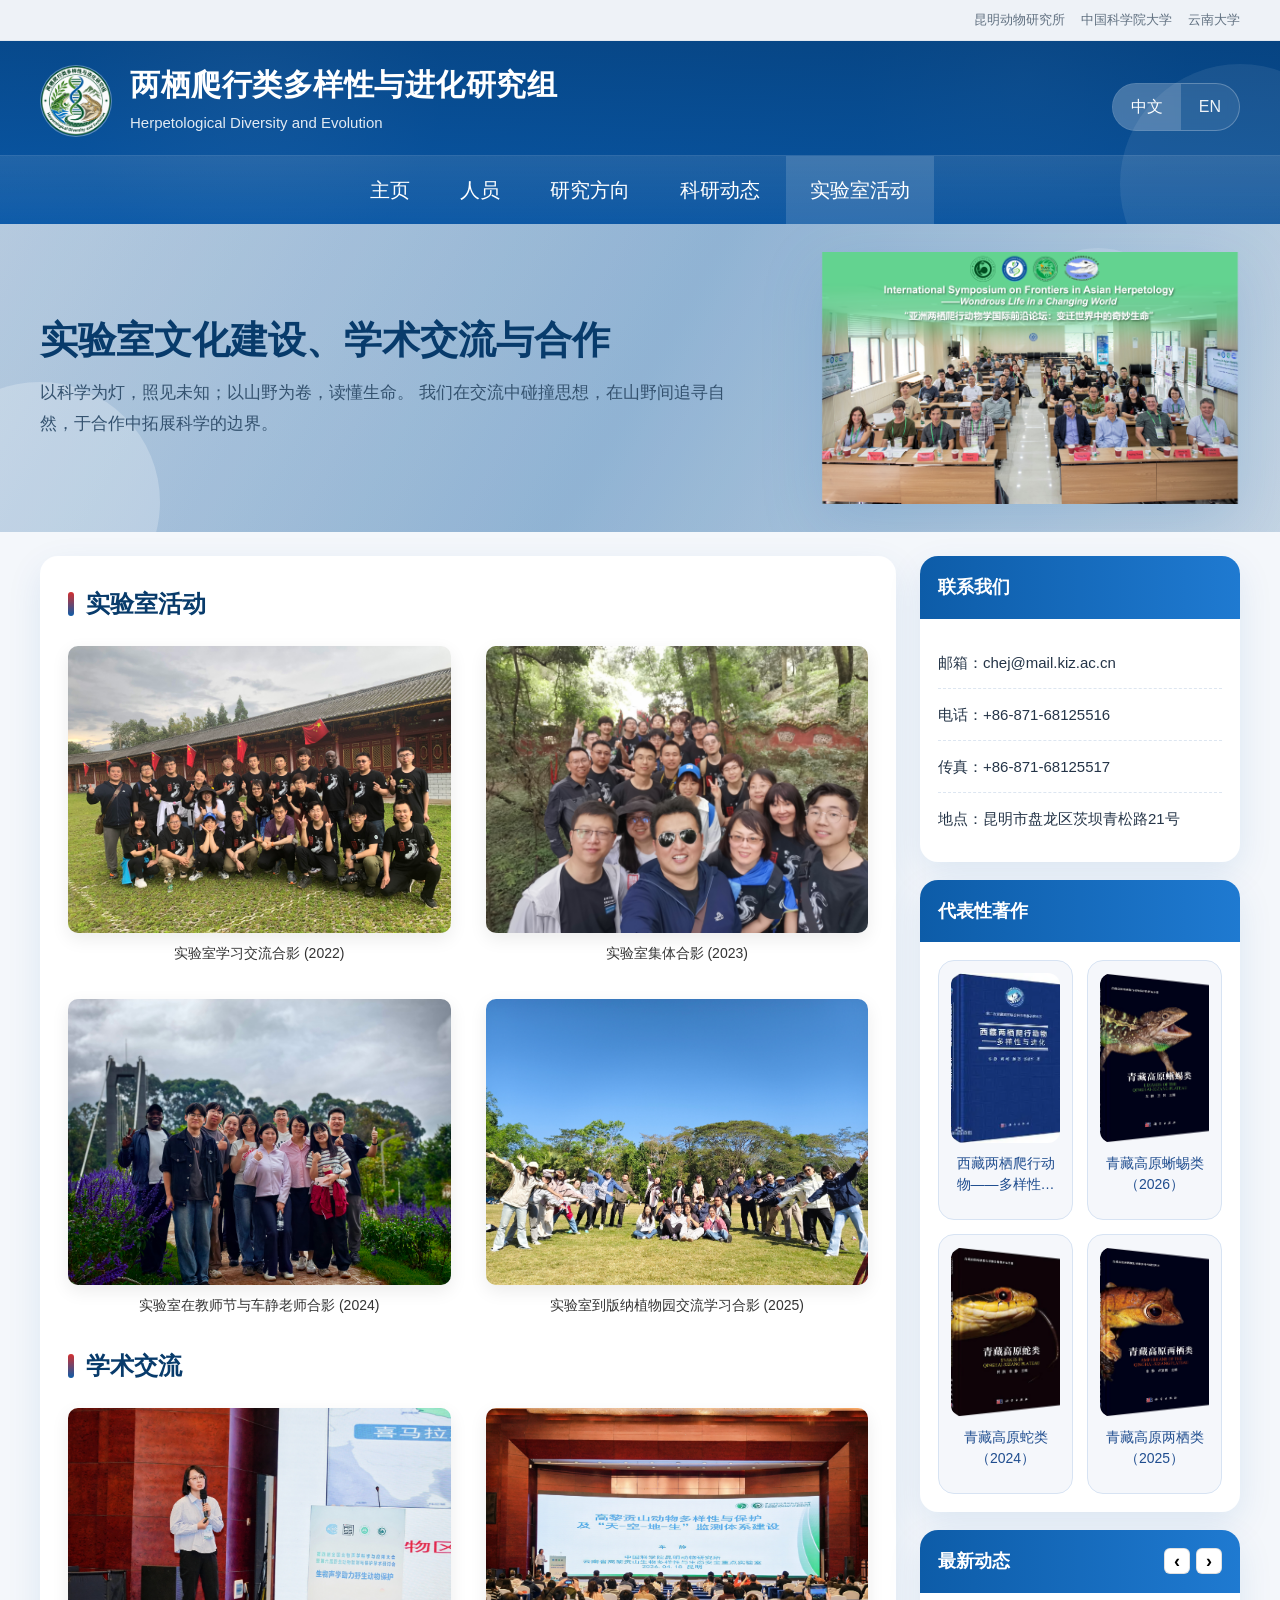
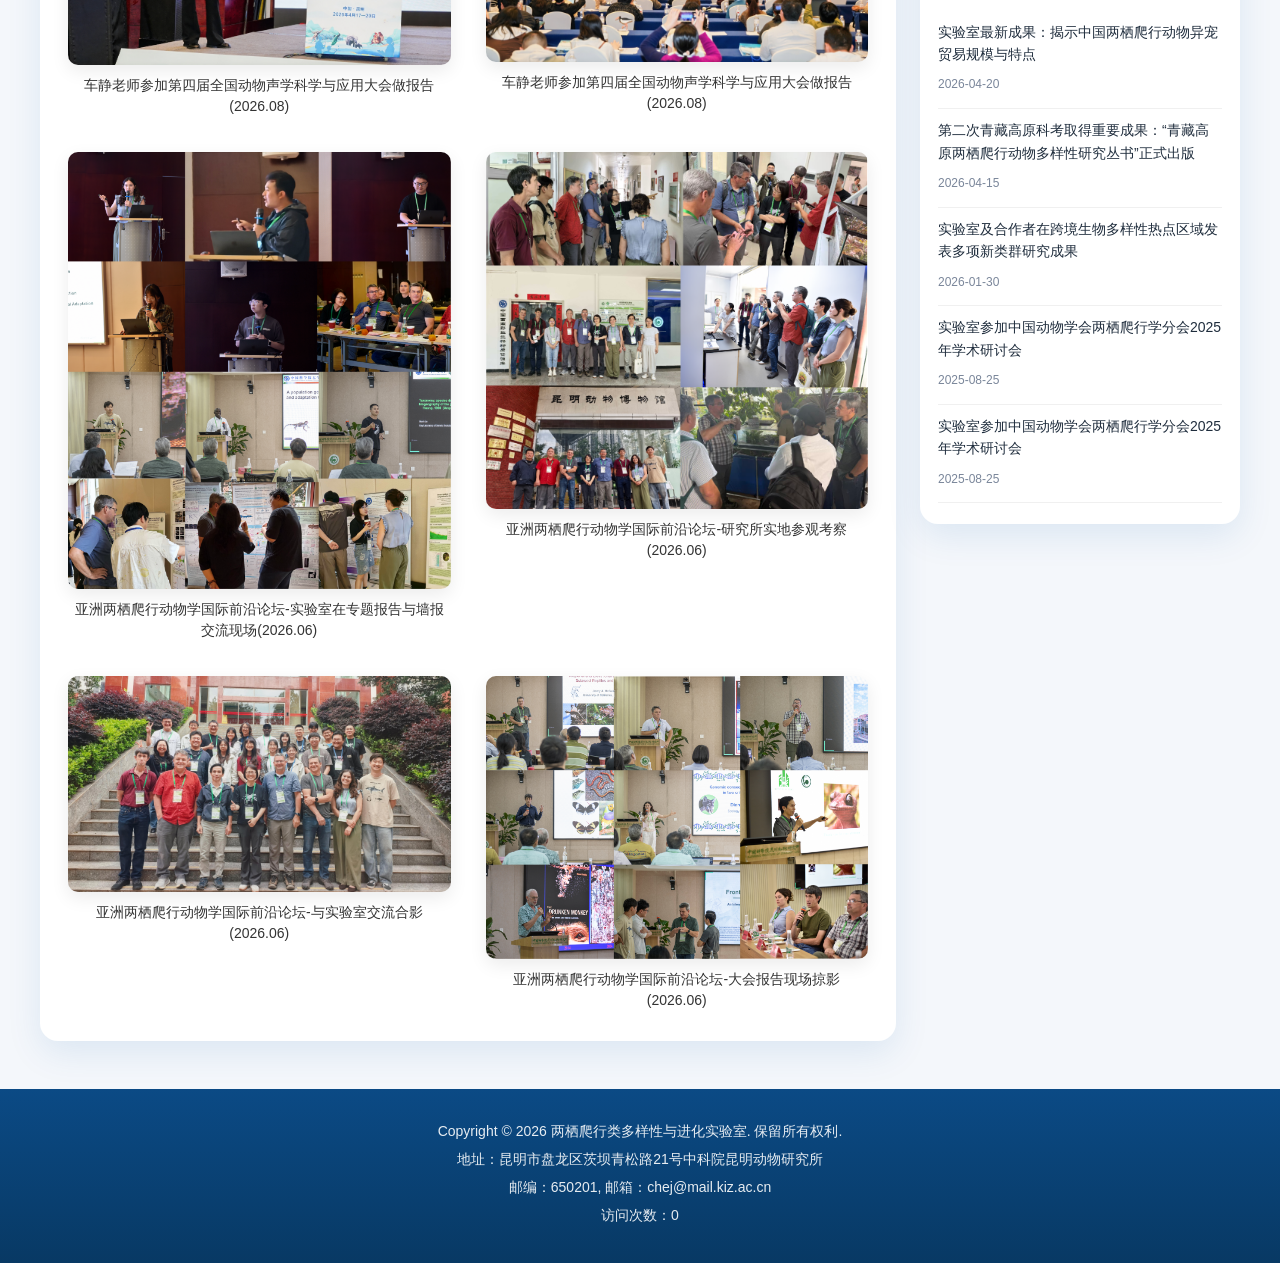
==== activities.html @ 8bc5602e "Initial commit" ====
<!DOCTYPE html>
<html lang="zh-CN">
<head>
  <meta charset="UTF-8" />
<!--  <meta name="viewport" content="width=device-width, initial-scale=1.0" />-->
  <meta name="viewport" content="width=1200">
  <title>Loading...</title>
  <link rel="stylesheet" href="css/style.css" />
</head>
<div id="imageLightbox">
  <button id="lightboxClose">×</button>
  <img id="lightboxImg" src="" alt="">
  <div id="lightboxCaption"></div>
</div>
<body data-page="activities">
  <div id="app"></div>
  <script src="js/site-config.js"></script>
  <script src="data/zh/site.js"></script>
  <script src="data/en/site.js"></script>
  <script src="data/zh/activities.js"></script>
  <script src="data/en/activities.js"></script>
  <script src="js/app.js"></script>
</body>
</html>
---- css/style.css ----
:root {
  --primary: #0d5ca8;
  --primary-dark: #083b6b;
  --secondary: #1f7ad1;
  --accent: #d32f2f;
  --bg: #f4f7fb;
  --panel: #ffffff;
  --text: #243447;
  --muted: #6b7a8c;
  --line: #dde6f1;
  --shadow: 0 12px 35px rgba(13, 92, 168, 0.10);
  --radius: 18px;
  --container: 1200px;
}

* { box-sizing: border-box; }
html { scroll-behavior: smooth; }
body {
  margin: 0;
  font-family: "Microsoft YaHei", "PingFang SC", "Noto Sans SC", Arial, sans-serif;
  color: var(--text);
  background: var(--bg);
  line-height: 1.8;
}

a { color: inherit; text-decoration: none; }
img { max-width: 100%; display: block; }
button, input, textarea { font: inherit; }
.container {
  width: min(var(--container), calc(100% - 32px));
  margin: 0 auto;
}

.topbar {
  background: #eef2f7;
  color: #607080;
  font-size: 13px;
  border-bottom: 1px solid #e1e7ef;
}
.topbar .container {
  min-height: 40px;
  display: flex;
  justify-content: space-between;
  align-items: center;
  gap: 16px;
}
.topbar-links {
  display: flex;
  gap: 16px;
  flex-wrap: wrap;
}

.site-header {
  background:
    linear-gradient(rgba(6, 68, 132, 0.82), rgba(8, 87, 168, 0.78)),
    radial-gradient(circle at 20% 25%, rgba(255,255,255,0.18), transparent 18%),
    radial-gradient(circle at 80% 20%, rgba(255,255,255,0.10), transparent 16%),
    linear-gradient(135deg, #0f61af 0%, #0a4c88 70%, #083b6b 100%);
  color: #fff;
  position: relative;
  overflow: hidden;
}
.site-header::after {
  content: "";
  position: absolute;
  inset: auto -80px -80px auto;
  width: 240px;
  height: 240px;
  border-radius: 50%;
  background: rgba(255,255,255,0.08);
}
.header-main {
  display: flex;
  justify-content: space-between;
  align-items: center;
  gap: 24px;
  padding: 24px 0 18px;
}
.brand {
  display: flex;
  align-items: center;
  gap: 18px;
}
.brand img {
  width: 72px;
  height: 72px;
  border-radius: 50%;
  background: rgba(255,255,255,0.1);
  border: 1px solid rgba(255,255,255,0.25);
}
.brand-title {
  margin: 0;
  font-size: 30px;
  line-height: 1.2;
  letter-spacing: 0.5px;
}
.brand-subtitle {
  margin-top: 6px;
  font-size: 15px;
  color: rgba(255,255,255,0.88);
}
.header-actions {
  display: flex;
  flex-direction: column;
  align-items: flex-end;
  gap: 12px;
}
.header-note {
  font-size: 14px;
  color: rgba(255,255,255,0.9);
}
.lang-switch {
  display: inline-flex;
  border: 1px solid rgba(255,255,255,0.25);
  border-radius: 999px;
  overflow: hidden;
  background: rgba(255,255,255,0.08);
  backdrop-filter: blur(6px);
}
.lang-switch button {
  border: 0;
  background: transparent;
  color: rgba(255,255,255,0.92);
  padding: 9px 18px;
  cursor: pointer;
  transition: 0.2s ease;
}
.lang-switch button.active {
  background: rgba(255,255,255,0.18);
  color: #fff;
}

.nav-wrap {
  border-top: 1px solid rgba(255,255,255,0.14);
  background: linear-gradient(180deg, rgba(255,255,255,0.10), rgba(255,255,255,0.02));
}
.nav {
  list-style: none;
  margin: 0;
  padding: 0;
  display: flex;
  gap: 2px;
  justify-content: center;
  flex-wrap: wrap;
}

/* 设置导航栏的字号大小*/
.nav a {
  display: block;
  padding: 16px 24px;
  color: #fff;
  font-size: 20px;
  transition: background 0.2s ease;
}
.nav a:hover,
.nav a.active {
  background: rgba(255,255,255,0.14);
}

.hero {
  position: relative;
  overflow: hidden;
  background:
    linear-gradient(0deg, rgba(8,60,112,0.18), rgba(8,60,112,0.18)),
    linear-gradient(120deg, #dbe9f7, #aecde9, #edf5fc);
}
.hero::before {
  content: "";
  position: absolute;
  left: -80px;
  bottom: -90px;
  width: 240px;
  height: 240px;
  border-radius: 50%;
  background: rgba(255,255,255,0.24);
}
.hero::after {
  content: "";
  position: absolute;
  right: 8%;
  top: 24px;
  width: 160px;
  height: 160px;
  border-radius: 50%;
  background: rgba(255,255,255,0.16);
}
.hero-inner {
  min-height: 230px;
  display: grid;
  grid-template-columns: 1.2fr 0.8fr;
  align-items: center;
  gap: 24px;
  padding: 28px 0;
}
.hero-text {
  position: relative;
  z-index: 1;
}
.hero-badge {
  display: inline-block;
  padding: 6px 12px;
  font-size: 13px;
  border-radius: 999px;
  color: var(--primary-dark);
  background: rgba(255,255,255,0.55);
  border: 1px solid rgba(13,92,168,0.10);
  margin-bottom: 14px;
}
.hero h2 {
  margin: 0 0 14px;
  font-size: 38px;
  line-height: 1.25;
  color: var(--primary-dark);
}
.hero p {
  margin: 0;
  font-size: 17px;
  color: #34526f;
  max-width: 760px;
}
.hero-art {
  position: relative;
  z-index: 1;
}
.hero-art img {
  width: 100%;
  max-width: 420px;
  margin-left: auto;
  filter: drop-shadow(0 18px 30px rgba(13, 92, 168, 0.16));
}

.main {
  margin: 24px auto 48px;
}
.page-layout {
  display: grid;
  grid-template-columns: minmax(0, 1fr) 320px;
  gap: 24px;
  align-items: start;
}
.panel {
  background: var(--panel);
  border-radius: var(--radius);
  box-shadow: var(--shadow);
}
.content-panel {
  padding: 26px 28px 30px;
}
.side-card {
  padding: 0;
  overflow: hidden;
}
.side-title {
  background: linear-gradient(90deg, var(--primary), var(--secondary));
  color: #fff;
  padding: 15px 18px;
  font-size: 18px;
  font-weight: 700;
}
.side-body {
  padding: 18px;
}
.side-list {
  list-style: none;
  margin: 0;
  padding: 0;
}
.side-list li {
  padding: 12px 0;
  border-bottom: 1px dashed var(--line);
  font-size: 15px;
}
.side-list li:last-child { border-bottom: 0; }
.side-list small {
  display: block;
  margin-top: 5px;
  color: var(--muted);
}
.info-grid {
  display: grid;
  grid-template-columns: repeat(2, minmax(0, 1fr));
  gap: 14px;
}
.info-pill {
  background: #f7fbff;
  border: 1px solid #dce8f4;
  border-radius: 14px;
  padding: 14px;
  font-size: 14px;
  color: #486482;
}

.section {
  margin-bottom: 28px;
}
.section:last-child { margin-bottom: 0; }
.section-title {
  display: flex;
  align-items: center;
  gap: 12px;
  margin: 0 0 16px;
  font-size: 24px;
  color: var(--primary-dark);
}
.section-title::before {
  content: "";
  width: 6px;
  height: 24px;
  border-radius: 999px;
  background: linear-gradient(180deg, var(--accent), var(--primary));
}
.section-intro {
  margin: 0 0 16px;
  color: #4f6276;
  font-size: 16px;
}

.hero-cards,
.card-grid,
.stats-grid,
.profile-grid,
.timeline,
.news-grid,
.activity-grid,
.pub-list,
.project-list {
  display: grid;
  gap: 18px;
}
.hero-cards,
.card-grid,
.stats-grid,
.profile-grid,
.news-grid,
.activity-grid {
  grid-template-columns: repeat(2, minmax(0, 1fr));
}
.card,
.stat-card,
.profile-card,
.news-card,
.activity-card,
.pub-card,
.project-card,
.timeline-item {
  background: linear-gradient(180deg, #fff, #fbfdff);
  border: 1px solid #e2ebf5;
  border-radius: 16px;
  padding: 18px;
}
.card h4,
.profile-card h4,
.news-card h4,
.activity-card h4,
.pub-card h4,
.project-card h4,
.timeline-item h4 {
  margin: 0 0 8px;
  font-size: 19px;
  color: var(--primary-dark);
}
.card p,
.profile-card p,
.news-card p,
.activity-card p,
.pub-card p,
.project-card p,
.timeline-item p {
  margin: 0;
  color: #4f6276;
  font-size: 15px;
}
.card-meta,
.profile-meta,
.pub-meta,
.project-meta,
.activity-meta,
.news-meta {
  margin-top: 10px;
  font-size: 13px;
  color: var(--muted);
}
.card-grid {
  grid-template-columns: 1fr;
}

.card-grid .card {
  width: 100%;
  max-width: 100%;
}
.stat-card {
  text-align: center;
}
.stat-value {
  font-size: 30px;
  line-height: 1.1;
  font-weight: 700;
  color: var(--primary);
  margin-bottom: 8px;
}
.stat-label {
  color: var(--muted);
  font-size: 15px;
}
.profile-role {
  display: inline-block;
  margin-bottom: 10px;
  padding: 4px 10px;
  border-radius: 999px;
  font-size: 12px;
  color: #fff;
  background: linear-gradient(90deg, var(--primary), var(--secondary));
}
.profile-card ul,
.project-card ul,
.activity-card ul,
.pub-card ul {
  margin: 10px 0 0;
  padding-left: 18px;
  color: #4f6276;
}
.timeline-item {
  position: relative;
  padding-left: 22px;
}
.timeline-item::before {
  content: "";
  position: absolute;
  left: 0;
  top: 8px;
  width: 10px;
  height: 10px;
  border-radius: 50%;
  background: var(--secondary);
}
.label-list {
  display: flex;
  flex-wrap: wrap;
  gap: 10px;
}
.label {
  display: inline-block;
  padding: 6px 12px;
  border-radius: 999px;
  background: #eef6ff;
  border: 1px solid #d4e6f7;
  color: #4a6786;
  font-size: 14px;
}
.notice-box {
  background: linear-gradient(135deg, #f8fbff, #eef6ff);
  border: 1px solid #d9e7f6;
  border-radius: 16px;
  padding: 18px;
  color: #405a76;
}
.notice-box strong { color: var(--accent); }
.table-like {
  display: grid;
  gap: 10px;
}
.table-row {
  display: grid;
  grid-template-columns: 140px 1fr;
  gap: 14px;
  padding: 14px;
  border-radius: 14px;
  background: #f9fbfe;
  border: 1px solid #e3edf7;
}
.table-row .key {
  font-weight: 700;
  color: var(--primary-dark);
}
.table-row .value {
  color: #4f6276;
}
.footer {
  background: linear-gradient(180deg, #0b4a85, #083964);
  color: rgba(255,255,255,0.9);
  margin-top: 42px;
}
.footer .container {
  padding: 28px 0 34px;
  text-align: center;
  font-size: 14px;
  line-height: 2;
}
.back-top {
  position: fixed;
  right: 24px;
  bottom: 24px;
  width: 48px;
  height: 48px;
  border: 0;
  border-radius: 50%;
  background: var(--primary);
  color: #fff;
  box-shadow: 0 10px 24px rgba(13, 92, 168, 0.28);
  cursor: pointer;
  display: none;
}

@media (max-width: 1080px) {
  .page-layout { grid-template-columns: 1fr; }
  .hero-inner { grid-template-columns: 1fr; }
  .hero-art img { margin: 0 auto; }
}
@media (max-width: 860px) {
  .header-main {
    flex-direction: column;
    align-items: flex-start;
  }
  .header-actions {
    align-items: flex-start;
  }
  .hero h2 { font-size: 30px; }
  .hero-cards,
  .card-grid,
  .stats-grid,
  .profile-grid,
  .news-grid,
  .activity-grid,
  .info-grid { grid-template-columns: 1fr; }
}
@media (max-width: 640px) {
  .brand-title { font-size: 28px; }
  .nav a { padding: 13px 16px; font-size: 15px; }
  .content-panel { padding: 20px 16px 24px; }
  .table-row { grid-template-columns: 1fr; gap: 8px; }
  .hero h2 { font-size: 26px; }
}


/* ===== People page enhancement ===== */
.section-title-centered { justify-content: center; }
.people-section .section-intro { text-align: center; }
.leader-layout {
  display: grid;
  grid-template-columns: 220px 1fr;
  gap: 28px;
  align-items: start;
}
.leader-side {
  text-align: center;
}
/*.leader-avatar,*/
/*.person-avatar {*/
/*  width: 150px;*/
/*  height: 150px;*/
/*  object-fit: cover;*/
/*  border-radius: 8px;*/
/*  border: 2px solid #0b7a17;*/
/*  background: #fff;*/
/*}*/
.leader-avatar,
.person-avatar {
  width: 150px;
  height: 180px;
  object-fit: cover;
  object-position: center top;
  border-radius: 10px;
  border: 1px solid #0b7a17;
  background: #fff;
  padding: 1px;
  box-sizing: border-box;
}

.leader-avatar {
  width: 150px;
  height: 180px;
  margin: 0 auto 14px;
}
.leader-name,
.person-name {
  margin-top: 8px;
  font-weight: 700;
  color: #243447;
}
.person-name-link {
  color: inherit;
  text-decoration: none;
}
.person-name-link:hover {
  color: var(--primary);
  text-decoration: underline;
}
.leader-title,
.person-title {
  color: #58697b;
  font-size: 14px;
  margin-top: 10px;
}
.leader-contact,
.person-contact {
  margin-top: 8px;
  color: #5f6f81;
  font-size: 13px;
  line-height: 1.9;
}
.leader-block-title {
  font-size: 18px;
  font-weight: 700;
  color: var(--primary-dark);
  margin-bottom: 10px;
}
.leader-exp-list {
  margin: 0;
  padding-left: 18px;
  color: #4f6276;
}
.leader-exp-list li { margin-bottom: 6px; }
.leader-interests {
  display: flex;
  flex-wrap: wrap;
  gap: 10px;
}
.leader-interest {
  display: inline-flex;
  padding: 6px 12px;
  border-radius: 999px;
  background: #eef6ff;
  border: 1px solid #d4e6f7;
  color: #4a6786;
  font-size: 14px;
}
.people-grid {
  display: grid;
  grid-template-columns: repeat(3, minmax(0, 1fr));
  gap: 28px 22px;
}
.person-card {
  text-align: center;
}
.person-avatar-wrap {
  display: flex;
  justify-content: center;
}
.person-avatar {
  width: 130px;
  height: 150px;
}
@media (max-width: 1024px) {
  .people-grid { grid-template-columns: repeat(2, minmax(0, 1fr)); }
  .leader-layout { grid-template-columns: 1fr; }
}
@media (max-width: 640px) {
  .people-grid { grid-template-columns: 1fr; }
}

/* home 滑动窗口*/
.side-title-row {
  display: flex;
  align-items: center;
  justify-content: space-between;
}

.latest-controls {
  display: flex;
  gap: 6px;
}

.latest-btn {
  width: 26px;
  height: 26px;
  border: 1px solid rgba(0, 0, 0, 0.12);
  background: #fff;
  border-radius: 6px;
  cursor: pointer;
  line-height: 1;
  font-size: 18px;
}

.latest-btn:hover {
  background: #f5f7fb;
}

.latest-slider-window {
  overflow: hidden;
  position: relative;
}

.latest-slider-list {
  list-style: none;
  margin: 0;
  padding: 0;
  transition: transform 0.45s ease;
  will-change: transform;
}

.latest-slide-item {
  padding: 10px 0;
  border-bottom: 1px solid rgba(0, 0, 0, 0.06);
  box-sizing: border-box;
}

.latest-slide-item:last-child {
  border-bottom: none;
}

.latest-slide-title {
  font-size: 14px;
  line-height: 1.6;
  color: #1f2d3d;
  margin-bottom: 4px;
}

.latest-slide-date {
  display: inline-block;
  font-size: 12px;
  color: #7a869a;
}

/* 2026科研进展*/

.pub-inline-list {
  margin: 16px 0 0;
  padding-left: 22px;
}

.pub-inline-item {
  margin-bottom: 14px;
  line-height: 1.9;
  color: #111;
}

.pub-inline-text {
  display: inline;
}

.pub-inline-link {
  margin-left: 6px;
  text-decoration: none;
  font-size: 14px;
  vertical-align: middle;
}

.pub-inline-link:hover {
  opacity: 0.8;
}

.pub-year-block {
  margin-top: 18px;
}

.pub-year-title {
  font-size: 22px;
  font-weight: 700;
  color: #1f4e79;
  margin: 10px 0 12px;
}

.pub-inline-list {
  margin: 0;
  padding-left: 28px;
}

.pub-inline-item {
  margin-bottom: 14px;
  line-height: 1.9;
}

.pub-inline-link {
  margin-left: 6px;
  text-decoration: none;
}

/*!*# books*!*/
/*.quick-item-image {*/
/*  display: flex;*/
/*  flex-direction: column;*/
/*  text-decoration: none;*/
/*  background: #f5f7fb;*/
/*  border: 1px solid #d7e3f3;*/
/*  border-radius: 18px;*/
/*  padding: 12px;*/
/*  overflow: hidden;*/
/*}*/

/*.quick-item-image img {*/
/*  width: 100%;*/
/*  height: 140px;*/
/*  object-fit: cover;*/
/*  border-radius: 12px;*/
/*}*/

/*.quick-item-title {*/
/*  margin-top: 10px;*/
/*  font-size: 14px;*/
/*  color: #1f4d8f;*/
/*  text-align: center;*/
/*}*/
/* 代表性专著：固定卡片大小 */
.info-grid {
  display: grid;
  grid-template-columns: repeat(2, minmax(0, 1fr));
  gap: 14px;
  align-items: stretch;
}

.info-book-card {
  display: flex;
  flex-direction: column;
  width: 100%;
  height: 260px;           /* 整个卡片固定高度 */
  padding: 12px;
  border-radius: 16px;
  border: 1px solid #d7e3f3;
  background: #f5f7fb;
  overflow: hidden;
  box-sizing: border-box;
}

.info-book-img {
  width: 100%;
  height: 170px;           /* 图片固定高度 */
  object-fit: cover;       /* 图片自动裁切，保持整齐 */
  border-radius: 12px;
  flex-shrink: 0;
}

.info-book-title {
  margin-top: 10px;
  font-size: 14px;
  line-height: 1.5;
  color: #1f4d8f;
  text-align: center;

  height: 42px;            /* 标题区域固定高度 */
  overflow: hidden;
  display: -webkit-box;
  -webkit-line-clamp: 2;   /* 最多显示两行 */
  -webkit-box-orient: vertical;
}







.activity-grid {
  display: grid;
  grid-template-columns: repeat(2, minmax(0, 1fr));
  gap: 28px;
}

.activity-card {
  background: #f7f9fc;
  border: 1px solid #dfe7f1;
  border-radius: 24px;
  padding: 24px;
  box-shadow: 0 8px 24px rgba(29, 54, 88, 0.06);
}

.activity-card h4 {
  margin: 0 0 18px;
  font-size: 24px;
  font-weight: 800;
  color: #0e3b72;
}

.activity-slider {
  position: relative;
  width: 100%;
  aspect-ratio: 16 / 9;
  border-radius: 14px;
  overflow: hidden;
  background: #edf2f8;
}

.activity-slider-track {
  width: 100%;
  height: 100%;
  position: relative;
}

.activity-slide {
  position: absolute;
  inset: 0;
  opacity: 0;
  transition: opacity 0.35s ease;
  pointer-events: none;
}

.activity-slide.active {
  opacity: 1;
  pointer-events: auto;
}

.activity-slide img {
  width: 100%;
  height: 100%;
  object-fit: cover;
  display: block;
}

.activity-arrow {
  position: absolute;
  top: 50%;
  transform: translateY(-50%);
  width: 54px;
  height: 92px;
  border: none;
  border-radius: 10px;
  background: rgba(0, 0, 0, 0.18);
  color: #fff;
  font-size: 42px;
  line-height: 1;
  cursor: pointer;
  z-index: 3;
}

.activity-arrow.prev {
  left: 18px;
}

.activity-arrow.next {
  right: 18px;
}

.activity-dots {
  position: absolute;
  left: 50%;
  bottom: 18px;
  transform: translateX(-50%);
  display: flex;
  gap: 12px;
  z-index: 3;
}

.activity-dot {
  width: 46px;
  height: 6px;
  border-radius: 999px;
  background: rgba(255, 255, 255, 0.45);
  cursor: pointer;
  transition: all 0.25s ease;
}

.activity-dot.active {
  background: rgba(255, 255, 255, 0.95);
}

.activity-slider.empty {
  display: flex;
  align-items: center;
  justify-content: center;
  color: #7c8aa5;
  font-size: 16px;
}

@media (max-width: 900px) {
  .activity-grid {
    grid-template-columns: 1fr;
  }

  .activity-card {
    padding: 20px;
  }

  .activity-card h4 {
    font-size: 20px;
  }

  .activity-arrow {
    width: 42px;
    height: 72px;
    font-size: 34px;
  }
}



.footer-counter {
  margin-top: 0;
  color: inherit;
  font-size: inherit;
  line-height: inherit;
  font-weight: inherit;
}

#visitCount {
  color: inherit;
  font-size: inherit;
  line-height: inherit;
  font-weight: inherit;
}



/* ===== 手机端进一步适配 ===== */
html, body {
  overflow-x: hidden;
}

body {
  word-wrap: break-word;
  overflow-wrap: anywhere;
}

@media (max-width: 860px) {
  .topbar .container {
    flex-direction: column;
    align-items: flex-start;
    padding: 8px 0;
  }

  .topbar-links {
    gap: 10px;
  }

  .brand {
    width: 100%;
    align-items: flex-start;
  }

  .brand > div {
    min-width: 0;
  }

  .brand-title {
    font-size: 24px;
    line-height: 1.35;
    word-break: break-word;
  }

  .brand-subtitle {
    font-size: 13px;
    line-height: 1.5;
    word-break: break-word;
  }

  .header-actions {
    width: 100%;
  }

  .lang-switch {
    align-self: flex-start;
  }

  .nav {
    justify-content: flex-start;
  }

  .nav a {
    padding: 10px 12px;
    font-size: 14px;
  }

  .side-title-row {
    flex-wrap: wrap;
    gap: 8px;
  }

  .footer .container {
    padding-left: 16px;
    padding-right: 16px;
    word-break: break-word;
  }
}

@media (max-width: 640px) {
  .container {
    width: calc(100% - 20px);
  }

  .header-main {
    gap: 14px;
    padding: 16px 0 14px;
  }

  .brand {
    gap: 12px;
  }

  .brand img {
    width: 56px;
    height: 56px;
  }

  .brand-title {
    font-size: 20px;
    line-height: 1.35;
  }

  .brand-subtitle {
    font-size: 12px;
    line-height: 1.45;
  }

  .hero-inner {
    gap: 14px;
    padding: 18px 0;
  }

  .hero h2 {
    font-size: 22px;
    line-height: 1.35;
  }

  .hero p {
    font-size: 14px;
  }

  .content-panel {
    padding: 16px 12px 20px;
  }

  .section-title {
    font-size: 20px;
  }

  .side-title {
    font-size: 16px;
    padding: 12px 14px;
  }

  .side-body {
    padding: 14px;
  }

  .latest-slide-title,
  .side-list li,
  .info-pill,
  .card p,
  .news-card p,
  .activity-card p,
  .project-card p,
  .pub-inline-item {
    font-size: 14px;
  }

  .activity-card {
    padding: 16px;
  }

  .activity-card h4 {
    font-size: 18px;
  }

  .activity-arrow {
    width: 34px;
    height: 54px;
    font-size: 26px;
  }

  .activity-dots {
    bottom: 10px;
    gap: 8px;
  }

  .activity-dot {
    width: 24px;
    height: 4px;
  }

  .footer .container {
    font-size: 13px;
    line-height: 1.8;
  }
}


/* news card*/
.latest-slide-link {
  display: block;
  color: inherit;
  text-decoration: none;
  cursor: pointer;
}

.latest-slide-link:hover .latest-slide-title {
  color: #0b7a17;
  text-decoration: underline;
}

.latest-slide-link:hover {
  background: #f6faf7;
}



/*活动图片放大设置*/
.paper-grid {
  display: grid;
  grid-template-columns: repeat(2, 1fr);
  gap: 35px;
  margin-top: 20px;
}

.paper-item {
  text-align: center;
}

.paper-item img {
  width: 100%;
  border-radius: 10px;
  box-shadow: 0 6px 18px rgba(0,0,0,0.08);
  transition: 0.3s;
}

.paper-item img:hover {
  transform: scale(1.02);
}

.paper-caption {
  margin-top: 10px;
  font-size: 14px;
  color: #333;
  line-height: 1.5;
}

.video-card {
  text-align: center;
}

.video-thumb {
  position: relative;
  overflow: hidden;
  border-radius: 10px;
  background: #000;
}

.video-thumb video {
  width: 100%;
  height: 260px;
  object-fit: cover;
  display: block;
  border-radius: 10px;
}


.paper-grid img {
  cursor: zoom-in;
  transition: transform .35s ease, box-shadow .35s ease;
}

.paper-grid img:hover {
  transform: scale(1.06);
  box-shadow: 0 12px 30px rgba(0,0,0,.22);
  z-index: 2;
}

#imageLightbox {
  position: fixed;
  inset: 0;
  background: rgba(0,0,0,.88);
  display: none;
  align-items: center;
  justify-content: center;
  flex-direction: column;
  z-index: 99999;
  padding: 40px;
  box-sizing: border-box;
}

#imageLightbox.active {
  display: flex;
}

#imageLightbox img {
  max-width: 90vw;
  max-height: 82vh;
  object-fit: contain;
  border-radius: 8px;
  box-shadow: 0 15px 50px rgba(0,0,0,.5);
  animation: zoomIn .25s ease;
}

#lightboxClose {
  position: absolute;
  top: 20px;
  right: 30px;
  background: none;
  border: none;
  color: white;
  font-size: 42px;
  cursor: pointer;
}

#lightboxCaption {
  color: white;
  margin-top: 16px;
  font-size: 16px;
  text-align: center;
}

@keyframes zoomIn {
  from {
    transform: scale(.85);
    opacity: 0;
  }
  to {
    transform: scale(1);
    opacity: 1;
  }
}



/* ==================== 研究方向 ==================== */

.project-list {
  display: flex;
  flex-direction: column;
  gap: 22px;
}

.project-card {
  background: linear-gradient(180deg, #fff, #fbfdff);
  border: 1px solid #e2ebf5;
  border-radius: 16px;
  padding: 20px;
  box-sizing: border-box;
}

/* 不使用 grid，让文字可以环绕图片 */
.project-content {
  display: block;
  width: 100%;
}

.project-content::after {
  content: "";
  display: block;
  clear: both;
}


/* ==================== 图片 ==================== */

/* 默认：右图左文 */
.project-card-photo {
  float: right;

  width: 360px;
  height: 200px;

  margin: 0 2px 2px 5px;

  padding: 0;
  background: none;
  border: none;
  border-radius: 0;
  box-shadow: none;
  overflow: hidden;
}

.project-card-photo img {
  width: 100%;
  height: 100%;
  object-fit: contain;
  display: block;

  background: none;
  border: none;
  border-radius: 0;
  box-shadow: none;
}


/* ==================== reverse：左图右文 ==================== */

.project-reverse .project-card-photo {
  float: left;
  margin: 0 10px 2px 0;
}


/* ==================== 文字 ==================== */

.project-card-text {
  display: block;
}

.project-card-text h4 {
  margin: 0 0 12px;
  font-size: 19px;
  line-height: 1.7;
  color: var(--primary-dark);
}

.project-card-text p {
  margin: 0;
  font-size: 17px;
  line-height: 1.9;
  color: #4f6276;
}

.project-card-text ul {
  margin: 0;
  padding-left: 20px;
  color: #4f6276;
}

.project-card-text li {
  font-size: 17px;
  line-height: 2;
  text-align: justify;
}


/* ==================== 英文 ==================== */

html[lang="en"] .project-card-text p,
html[lang="en"] .project-card-text li {
  text-align: justify;
  text-justify: inter-word;
  text-align-last: left;
  hyphens: auto;
  word-break: normal;
  overflow-wrap: normal;
}


/* ==================== 手机端 ==================== */

@media (max-width: 700px) {

  .project-card-photo,
  .project-reverse .project-card-photo {
    float: none;
    width: 100%;
    height: auto;
    margin: 0 0 18px 0;
  }

  .project-card-photo img {
    width: 100%;
    height: auto;
  }

  .project-card-text li {
    font-size: 16px;
    line-height: 1.85;
  }
}



/* ==================== 代表性成果 Timeline ==================== */

.timeline {
  display: flex;
  flex-direction: column;
  gap: 20px;
}

/* 每一个成果卡片 */
.timeline-item {
  position: relative;
  background: linear-gradient(180deg, #fff, #fbfdff);
  border: 1px solid #e2ebf5;
  border-radius: 16px;
  padding: 22px 28px;
  box-sizing: border-box;
}

/* 左上角蓝色圆点 */
.timeline-item::before {
  content: "";
  position: absolute;
  left: -7px;
  top: 14px;
  width: 12px;
  height: 12px;
  border-radius: 50%;
  background: #2385d8;
}

/* 标题 */
.timeline-title {
  width: 100%;
  margin: 0 0 16px;
  font-size: 19px;
  line-height: 1.8;
  font-weight: 700;
  color: var(--primary-dark);
  text-align: left;
}

/* ==================== 正文区域 ==================== */

/*
  这里不要使用 grid / flex。
  block + float 才能让文字绕图片，
  从而填充图片下方的空白区域。
*/
.timeline-content {
  display: block;
  width: 100%;
}

/* 清除 float，避免影响下一张卡片 */
.timeline-content::after {
  content: "";
  display: block;
  clear: both;
}

/* 正文 */
.timeline-content p {
  margin: 0;
  color: #4f6276;
  font-size: 15px;
  line-height: 1.9;
  text-align: justify;
  text-justify: inter-word;
}

/* ==================== 图片 ==================== */

/* 默认：第一条成果，图片放右上角 */
.timeline-photo {
  float: right;
  width: 360px;
  height: 270px;
  margin: 0 0 5px 15px;
  padding: 5px;
  box-sizing: border-box;
  background: #f7fafc;
  border-radius: 12px;
  overflow: hidden;
}

.timeline-reverse .timeline-photo {
  float: left;
  margin: 0 15px 5px 0;
}

/* 图片本身 */
.timeline-photo img {
  width: 100%;
  height: 100%;
  object-fit: contain;
  display: block;
  border-radius: 8px;
}

/* ==================== 第二条：图片放左侧 ==================== */

.timeline-reverse .timeline-photo {
  float: left;
  margin: 0 15px 5px 0;
}

/* ==================== 英文页面 ==================== */

html[lang="en"] .timeline-content p {
  text-align: justify;
  text-justify: inter-word;
  text-align-last: left;

  hyphens: auto;
  word-break: normal;
  overflow-wrap: normal;

  line-height: 1.85;
}

/* 英文标题仍然左对齐，不建议强制两端对齐 */
html[lang="en"] .timeline-title {
  text-align: left;
  word-break: normal;
  overflow-wrap: normal;
}

/* ==================== 响应式 ==================== */

@media (max-width: 900px) {
  .timeline-photo,
  .timeline-reverse .timeline-photo {
    width: 320px;
    height: 260px;
  }
}

@media (max-width: 700px) {
  .timeline-item {
    padding: 18px;
  }

  /*
    手机端取消 float，
    图片直接放在标题和正文之间
  */
  .timeline-photo,
  .timeline-reverse .timeline-photo {
    float: none;
    width: 100%;
    height: auto;
    margin: 0 0 18px 0;
  }

  .timeline-photo img {
    width: 100%;
    height: auto;
    object-fit: contain;
  }

  .timeline-title {
    font-size: 18px;
    line-height: 1.7;
  }

  .timeline-content p {
    font-size: 15px;
    line-height: 1.85;
  }
}
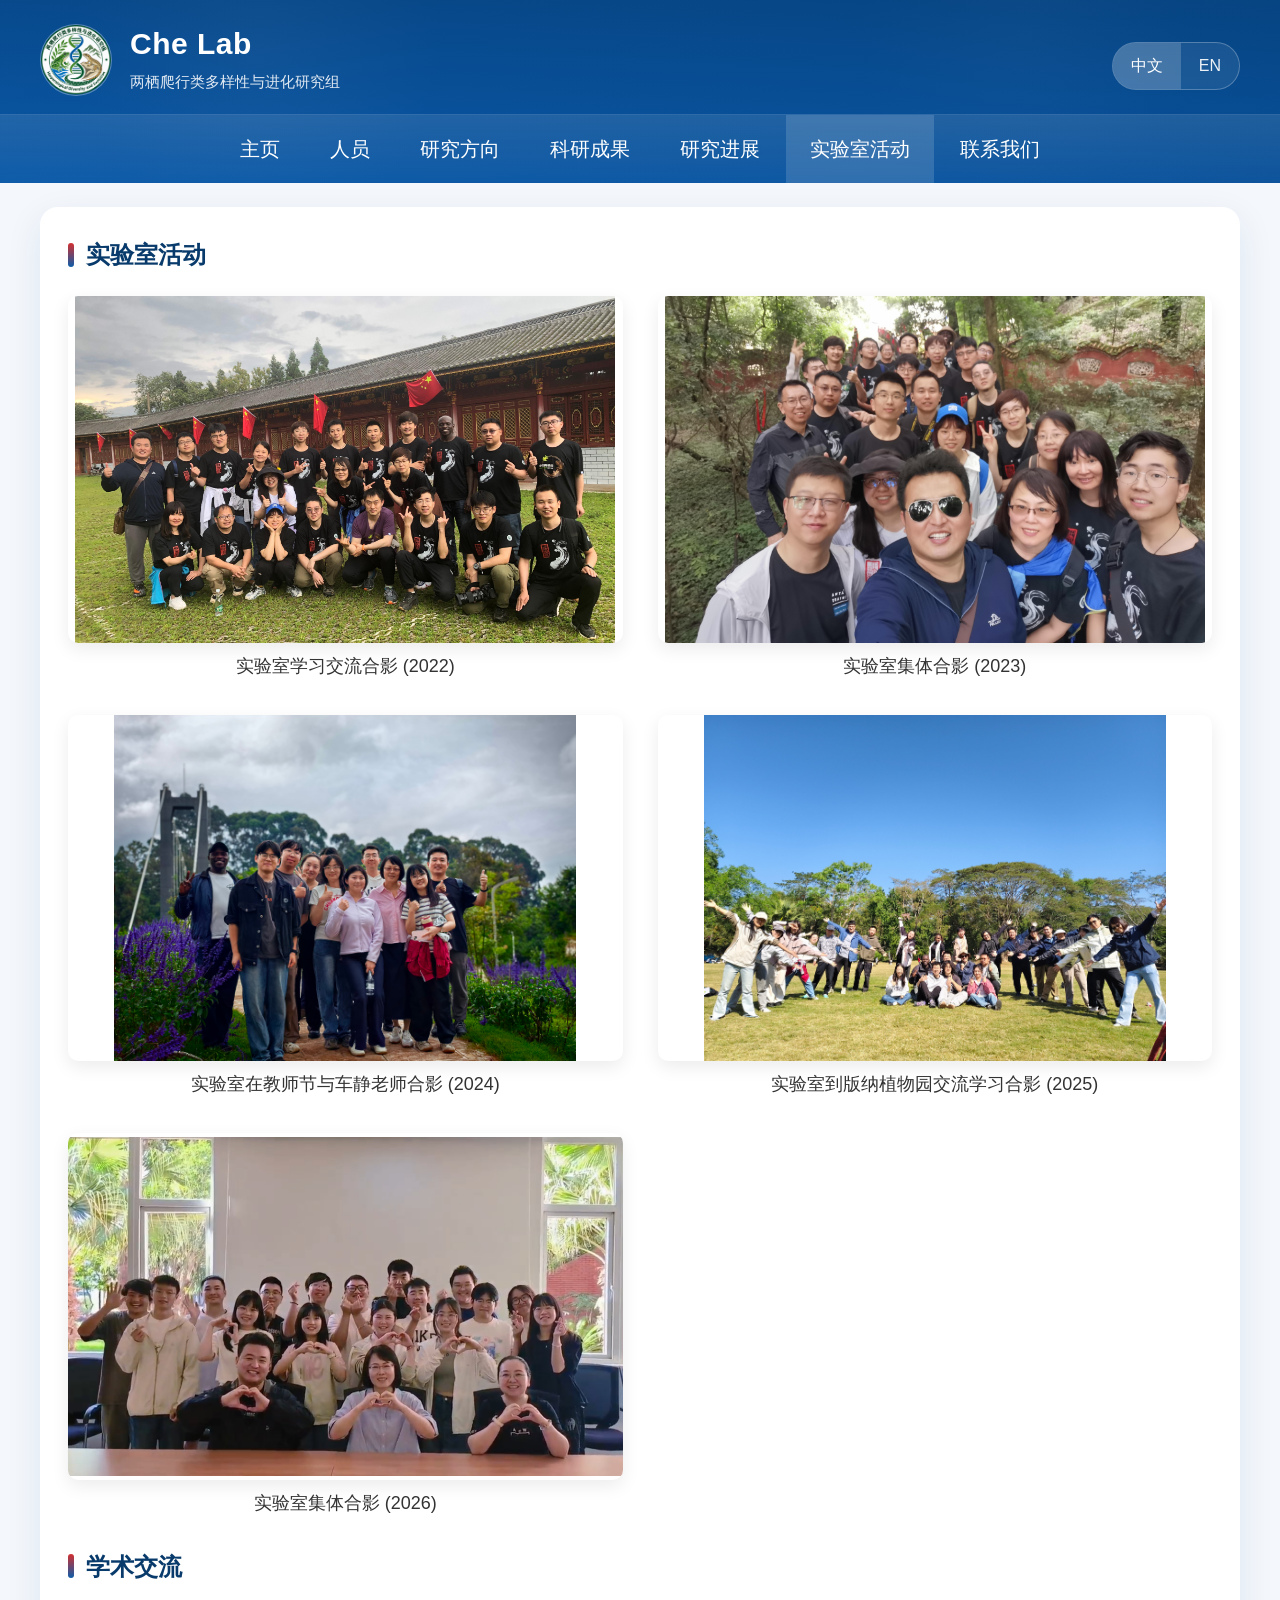
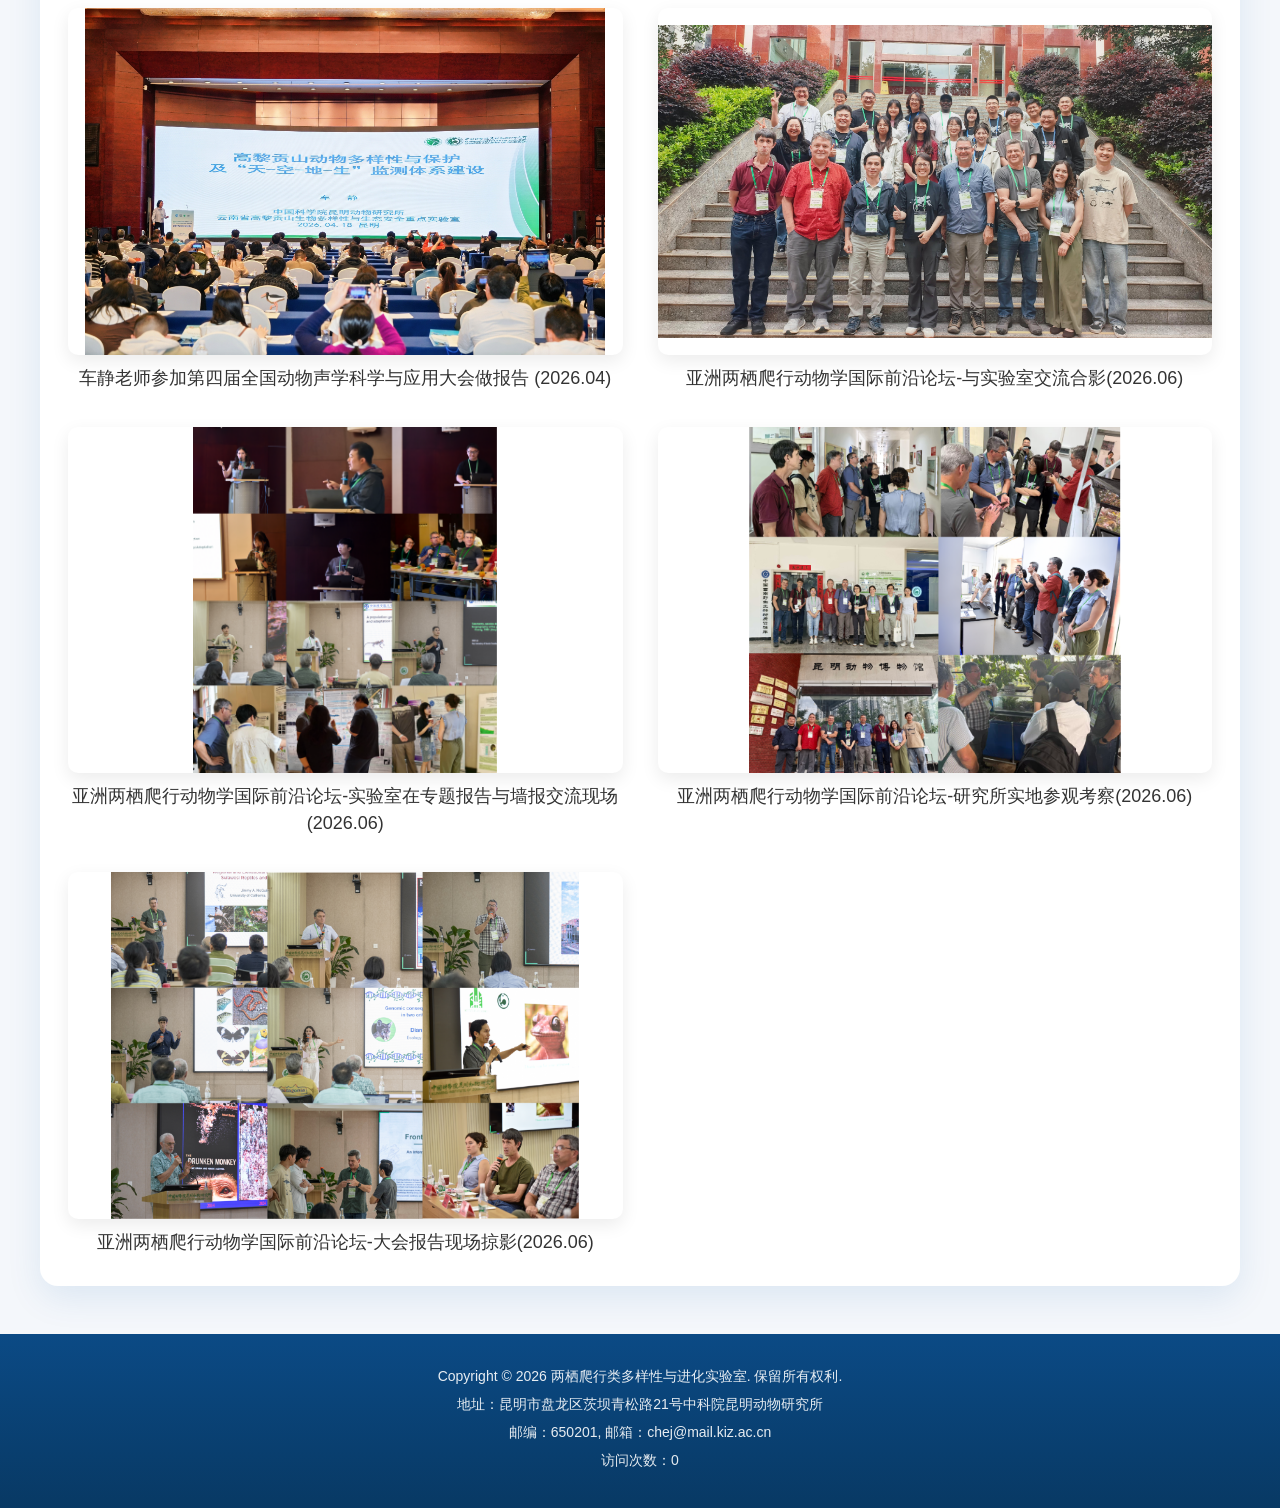
==== commit c08cfcf7: "Initial Che Lab website Initial Che Lab website" ====
--- a/activities.html
+++ b/activities.html
@@ -5,7 +5,8 @@
 <!--  <meta name="viewport" content="width=device-width, initial-scale=1.0" />-->
   <meta name="viewport" content="width=1200">
   <title>Loading...</title>
-  <link rel="stylesheet" href="css/style.css" />
+  <link rel="stylesheet" href="css/common.css">
+  <link rel="stylesheet" href="css/activities.css">
 </head>
 <div id="imageLightbox">
   <button id="lightboxClose">×</button>
--- a/css/common.css
+++ b/css/common.css
@@ -0,0 +1,729 @@
+/* COMMON / GLOBAL STYLES
+   Shared variables, layout, header, nav, generic components, footer and responsive rules.
+*/
+
+:root {
+  --primary: #0d5ca8;
+  --primary-dark: #083b6b;
+  --secondary: #1f7ad1;
+  --accent: #d32f2f;
+  --bg: #f4f7fb;
+  --panel: #ffffff;
+  --text: #243447;
+  --muted: #6b7a8c;
+  --line: #dde6f1;
+  --shadow: 0 12px 35px rgba(13, 92, 168, 0.10);
+  --radius: 18px;
+  --container: 1200px;
+}
+
+* { box-sizing: border-box; }
+html { scroll-behavior: smooth; }
+body {
+  margin: 0;
+  font-family: "Microsoft YaHei", "PingFang SC", "Noto Sans SC", Arial, sans-serif;
+  color: var(--text);
+  background: var(--bg);
+  line-height: 1.8;
+}
+
+a { color: inherit; text-decoration: none; }
+img { max-width: 100%; display: block; }
+button, input, textarea { font: inherit; }
+.container {
+  width: min(var(--container), calc(100% - 32px));
+  margin: 0 auto;
+}
+
+.topbar {
+  background: #eef2f7;
+  color: #607080;
+  font-size: 13px;
+  border-bottom: 1px solid #e1e7ef;
+}
+.topbar .container {
+  min-height: 40px;
+  display: flex;
+  justify-content: space-between;
+  align-items: center;
+  gap: 16px;
+}
+.topbar-links {
+  display: flex;
+  gap: 16px;
+  flex-wrap: wrap;
+}
+
+.site-header {
+  background:
+    linear-gradient(rgba(6, 68, 132, 0.82), rgba(8, 87, 168, 0.78)),
+    radial-gradient(circle at 20% 25%, rgba(255,255,255,0.18), transparent 18%),
+    radial-gradient(circle at 80% 20%, rgba(255,255,255,0.10), transparent 16%),
+    linear-gradient(135deg, #0f61af 0%, #0a4c88 70%, #083b6b 100%);
+  color: #fff;
+  position: relative;
+  overflow: hidden;
+}
+.header-main {
+  display: flex;
+  justify-content: space-between;
+  align-items: center;
+  gap: 24px;
+  padding: 24px 0 18px;
+}
+.brand {
+  display: flex;
+  align-items: center;
+  gap: 18px;
+}
+.brand img {
+  width: 72px;
+  height: 72px;
+  border-radius: 50%;
+  background: rgba(255,255,255,0.1);
+  border: 1px solid rgba(255,255,255,0.25);
+}
+.brand-title {
+  margin: 0;
+  font-size: 30px;
+  line-height: 1.2;
+  letter-spacing: 0.5px;
+}
+.brand-subtitle {
+  margin-top: 6px;
+  font-size: 15px;
+  color: rgba(255,255,255,0.88);
+}
+.header-actions {
+  display: flex;
+  flex-direction: column;
+  align-items: flex-end;
+  gap: 12px;
+}
+.header-note {
+  font-size: 14px;
+  color: rgba(255,255,255,0.9);
+}
+.lang-switch {
+  display: inline-flex;
+  border: 1px solid rgba(255,255,255,0.25);
+  border-radius: 999px;
+  overflow: hidden;
+  background: rgba(255,255,255,0.08);
+  backdrop-filter: blur(6px);
+}
+.lang-switch button {
+  border: 0;
+  background: transparent;
+  color: rgba(255,255,255,0.92);
+  padding: 9px 18px;
+  cursor: pointer;
+  transition: 0.2s ease;
+}
+.lang-switch button.active {
+  background: rgba(255,255,255,0.18);
+  color: #fff;
+}
+
+.nav-wrap {
+  border-top: 1px solid rgba(255,255,255,0.14);
+  background: linear-gradient(180deg, rgba(255,255,255,0.10), rgba(255,255,255,0.02));
+}
+.nav {
+  list-style: none;
+  margin: 0;
+  padding: 0;
+  display: flex;
+  gap: 2px;
+  justify-content: center;
+  flex-wrap: wrap;
+}
+
+/* 设置导航栏的字号大小*/
+.nav a {
+  display: block;
+  padding: 16px 24px;
+  color: #fff;
+  font-size: 20px;
+  transition: background 0.2s ease;
+}
+.nav a:hover,
+.nav a.active {
+  background: rgba(255,255,255,0.14);
+}
+
+.hero {
+  position: relative;
+  overflow: hidden;
+  background:
+    linear-gradient(0deg, rgba(8,60,112,0.18), rgba(8,60,112,0.18)),
+    linear-gradient(120deg, #dbe9f7, #aecde9, #edf5fc);
+}
+.hero::before {
+  content: "";
+  position: absolute;
+  left: -80px;
+  bottom: -90px;
+  width: 240px;
+  height: 240px;
+  border-radius: 50%;
+  background: rgba(255,255,255,0.24);
+}
+.hero::after {
+  content: "";
+  position: absolute;
+  right: 8%;
+  top: 24px;
+  width: 160px;
+  height: 160px;
+  border-radius: 50%;
+  background: rgba(255,255,255,0.16);
+}
+.hero-inner {
+  min-height: 230px;
+  display: grid;
+  grid-template-columns: 1.2fr 0.8fr;
+  align-items: center;
+  gap: 24px;
+  padding: 28px 0;
+}
+.hero-text {
+  position: relative;
+  z-index: 1;
+}
+.hero-badge {
+  display: inline-block;
+  padding: 6px 12px;
+  font-size: 13px;
+  border-radius: 999px;
+  color: var(--primary-dark);
+  background: rgba(255,255,255,0.55);
+  border: 1px solid rgba(13,92,168,0.10);
+  margin-bottom: 14px;
+}
+.hero h2 {
+  margin: 0 0 14px;
+  font-size: 38px;
+  line-height: 1.25;
+  color: var(--primary-dark);
+}
+.hero p {
+  margin: 0;
+  font-size: 17px;
+  color: #34526f;
+  max-width: 760px;
+}
+.hero-art {
+  position: relative;
+  z-index: 1;
+}
+.hero-art img {
+  width: 100%;
+  max-width: 420px;
+  margin-left: auto;
+  filter: drop-shadow(0 18px 30px rgba(13, 92, 168, 0.16));
+}
+
+.main {
+  margin: 24px auto 48px;
+}
+.page-layout {
+  display: grid;
+  grid-template-columns: minmax(0, 1fr) 320px;
+  gap: 24px;
+  align-items: start;
+}
+.panel {
+  background: var(--panel);
+  border-radius: var(--radius);
+  box-shadow: var(--shadow);
+}
+.content-panel {
+  padding: 26px 28px 30px;
+}
+.side-card {
+  padding: 0;
+  overflow: hidden;
+}
+.side-title {
+  background: linear-gradient(90deg, var(--primary), var(--secondary));
+  color: #fff;
+  padding: 15px 18px;
+  font-size: 18px;
+  font-weight: 700;
+}
+.side-body {
+  padding: 18px;
+}
+.side-list {
+  list-style: none;
+  margin: 0;
+  padding: 0;
+}
+.side-list li {
+  padding: 12px 0;
+  border-bottom: 1px dashed var(--line);
+  font-size: 15px;
+}
+.side-list li:last-child { border-bottom: 0; }
+.side-list small {
+  display: block;
+  margin-top: 5px;
+  color: var(--muted);
+}
+.info-grid {
+  display: grid;
+  grid-template-columns: repeat(2, minmax(0, 1fr));
+  gap: 14px;
+}
+.info-pill {
+  background: #f7fbff;
+  border: 1px solid #dce8f4;
+  border-radius: 14px;
+  padding: 14px;
+  font-size: 14px;
+  color: #486482;
+}
+
+.section {
+  margin-bottom: 28px;
+}
+.section:last-child { margin-bottom: 0; }
+.section-title {
+  display: flex;
+  align-items: center;
+  gap: 12px;
+  margin: 0 0 16px;
+  font-size: 24px;
+  color: var(--primary-dark);
+}
+.section-title::before {
+  content: "";
+  width: 6px;
+  height: 24px;
+  border-radius: 999px;
+  background: linear-gradient(180deg, var(--accent), var(--primary));
+}
+.section-intro {
+  margin: 0 0 16px;
+  color: #4f6276;
+  font-size: 16px;
+}
+
+.hero-cards,
+.card-grid,
+.stats-grid,
+.profile-grid,
+.timeline,
+.news-grid,
+.activity-grid,
+.pub-list,
+.project-list {
+  display: grid;
+  gap: 18px;
+}
+.hero-cards,
+.card-grid,
+.stats-grid,
+.profile-grid,
+.news-grid,
+.activity-grid {
+  grid-template-columns: repeat(2, minmax(0, 1fr));
+}
+.card,
+.stat-card,
+.profile-card,
+.news-card,
+.activity-card,
+.pub-card,
+.project-card,
+.timeline-item {
+  background: linear-gradient(180deg, #fff, #fbfdff);
+  border: 1px solid #e2ebf5;
+  border-radius: 16px;
+  padding: 18px;
+}
+.card h4,
+.profile-card h4,
+.news-card h4,
+.activity-card h4,
+.pub-card h4,
+.project-card h4,
+.timeline-item h4 {
+  margin: 0 0 8px;
+  font-size: 19px;
+  color: var(--primary-dark);
+}
+.card p,
+.profile-card p,
+.news-card p,
+.activity-card p,
+.pub-card p,
+.project-card p,
+.timeline-item p {
+  margin: 0;
+  color: #4f6276;
+  font-size: 15px;
+}
+.card-meta,
+.profile-meta,
+.pub-meta,
+.project-meta,
+.activity-meta,
+.news-meta {
+  margin-top: 10px;
+  font-size: 13px;
+  color: var(--muted);
+}
+.news-title-link,
+.contact-link {
+  color: inherit;
+  text-decoration: none;
+}
+.news-title-link:hover,
+.contact-link:hover {
+  color: var(--accent);
+  text-decoration: underline;
+}
+.card-grid {
+  grid-template-columns: 1fr;
+}
+
+.card-grid .card {
+  width: 100%;
+  max-width: 100%;
+}
+.stat-card {
+  text-align: center;
+}
+.stat-value {
+  font-size: 30px;
+  line-height: 1.1;
+  font-weight: 700;
+  color: var(--primary);
+  margin-bottom: 8px;
+}
+.stat-label {
+  color: var(--muted);
+  font-size: 15px;
+}
+.profile-role {
+  display: inline-block;
+  margin-bottom: 10px;
+  padding: 4px 10px;
+  border-radius: 999px;
+  font-size: 12px;
+  color: #fff;
+  background: linear-gradient(90deg, var(--primary), var(--secondary));
+}
+.profile-card ul,
+.project-card ul,
+.activity-card ul,
+.pub-card ul {
+  margin: 10px 0 0;
+  padding-left: 18px;
+  color: #4f6276;
+}
+.timeline-item {
+  position: relative;
+  padding-left: 22px;
+}
+.timeline-item::before {
+  content: "";
+  position: absolute;
+  left: 0;
+  top: 8px;
+  width: 10px;
+  height: 10px;
+  border-radius: 50%;
+  background: var(--secondary);
+}
+.label-list {
+  display: flex;
+  flex-wrap: wrap;
+  gap: 10px;
+}
+.label {
+  display: inline-block;
+  padding: 6px 12px;
+  border-radius: 999px;
+  background: #eef6ff;
+  border: 1px solid #d4e6f7;
+  color: #4a6786;
+  font-size: 14px;
+}
+.notice-box {
+  background: linear-gradient(135deg, #f8fbff, #eef6ff);
+  border: 1px solid #d9e7f6;
+  border-radius: 16px;
+  padding: 18px;
+  color: #405a76;
+}
+.notice-box strong { color: var(--accent); }
+.table-like {
+  display: grid;
+  gap: 10px;
+}
+.table-row {
+  display: grid;
+  grid-template-columns: 140px 1fr;
+  gap: 14px;
+  padding: 14px;
+  border-radius: 14px;
+  background: #f9fbfe;
+  border: 1px solid #e3edf7;
+}
+.table-row .key {
+  font-weight: 700;
+  color: var(--primary-dark);
+}
+.table-row .value {
+  color: #4f6276;
+}
+.footer {
+  background: linear-gradient(180deg, #0b4a85, #083964);
+  color: rgba(255,255,255,0.9);
+  margin-top: 42px;
+}
+.footer .container {
+  padding: 28px 0 34px;
+  text-align: center;
+  font-size: 14px;
+  line-height: 2;
+}
+.back-top {
+  position: fixed;
+  right: 24px;
+  bottom: 24px;
+  width: 48px;
+  height: 48px;
+  border: 0;
+  border-radius: 50%;
+  background: var(--primary);
+  color: #fff;
+  box-shadow: 0 10px 24px rgba(13, 92, 168, 0.28);
+  cursor: pointer;
+  display: none;
+}
+
+@media (max-width: 1080px) {
+  .page-layout { grid-template-columns: 1fr; }
+  .hero-inner { grid-template-columns: 1fr; }
+  .hero-art img { margin: 0 auto; }
+}
+@media (max-width: 860px) {
+  .header-main {
+    flex-direction: column;
+    align-items: flex-start;
+  }
+  .header-actions {
+    align-items: flex-start;
+  }
+  .hero h2 { font-size: 30px; }
+  .hero-cards,
+  .card-grid,
+  .stats-grid,
+  .profile-grid,
+  .news-grid,
+  .activity-grid,
+  .info-grid { grid-template-columns: 1fr; }
+}
+@media (max-width: 640px) {
+  .brand-title { font-size: 28px; }
+  .nav a { padding: 13px 16px; font-size: 15px; }
+  .content-panel { padding: 20px 16px 24px; }
+  .table-row { grid-template-columns: 1fr; gap: 8px; }
+  .hero h2 { font-size: 26px; }
+}
+
+
+
+
+.footer-counter {
+  margin-top: 0;
+  color: inherit;
+  font-size: inherit;
+  line-height: inherit;
+  font-weight: inherit;
+}
+
+#visitCount {
+  color: inherit;
+  font-size: inherit;
+  line-height: inherit;
+  font-weight: inherit;
+}
+
+
+
+/* ===== 手机端进一步适配 ===== */
+html, body {
+  overflow-x: hidden;
+}
+
+body {
+  word-wrap: break-word;
+  overflow-wrap: anywhere;
+}
+
+@media (max-width: 860px) {
+  .topbar .container {
+    flex-direction: column;
+    align-items: flex-start;
+    padding: 8px 0;
+  }
+
+  .topbar-links {
+    gap: 10px;
+  }
+
+  .brand {
+    width: 100%;
+    align-items: flex-start;
+  }
+
+  .brand > div {
+    min-width: 0;
+  }
+
+  .brand-title {
+    font-size: 24px;
+    line-height: 1.35;
+    word-break: break-word;
+  }
+
+  .brand-subtitle {
+    font-size: 13px;
+    line-height: 1.5;
+    word-break: break-word;
+  }
+
+  .header-actions {
+    width: 100%;
+  }
+
+  .lang-switch {
+    align-self: flex-start;
+  }
+
+  .nav {
+    justify-content: flex-start;
+  }
+
+  .nav a {
+    padding: 10px 12px;
+    font-size: 14px;
+  }
+
+  .side-title-row {
+    flex-wrap: wrap;
+    gap: 8px;
+  }
+
+  .footer .container {
+    padding-left: 16px;
+    padding-right: 16px;
+    word-break: break-word;
+  }
+}
+
+@media (max-width: 640px) {
+  .container {
+    width: calc(100% - 20px);
+  }
+
+  .header-main {
+    gap: 14px;
+    padding: 16px 0 14px;
+  }
+
+  .brand {
+    gap: 12px;
+  }
+
+  .brand img {
+    width: 56px;
+    height: 56px;
+  }
+
+  .brand-title {
+    font-size: 20px;
+    line-height: 1.35;
+  }
+
+  .brand-subtitle {
+    font-size: 12px;
+    line-height: 1.45;
+  }
+
+  .hero-inner {
+    gap: 14px;
+    padding: 18px 0;
+  }
+
+  .hero h2 {
+    font-size: 22px;
+    line-height: 1.35;
+  }
+
+  .hero p {
+    font-size: 14px;
+  }
+
+  .content-panel {
+    padding: 16px 12px 20px;
+  }
+
+  .section-title {
+    font-size: 20px;
+  }
+
+  .side-title {
+    font-size: 16px;
+    padding: 12px 14px;
+  }
+
+  .side-body {
+    padding: 14px;
+  }
+
+  .latest-slide-title,
+  .side-list li,
+  .info-pill,
+  .card p,
+  .news-card p,
+  .activity-card p,
+  .project-card p,
+  .pub-inline-item {
+    font-size: 14px;
+  }
+
+  .activity-card {
+    padding: 16px;
+  }
+
+  .activity-card h4 {
+    font-size: 18px;
+  }
+
+  .activity-arrow {
+    width: 34px;
+    height: 54px;
+    font-size: 26px;
+  }
+
+  .activity-dots {
+    bottom: 10px;
+    gap: 8px;
+  }
+
+  .activity-dot {
+    width: 24px;
+    height: 4px;
+  }
+
+  .footer .container {
+    font-size: 13px;
+    line-height: 1.8;
+  }
+}
--- a/css/activities.css
+++ b/css/activities.css
@@ -0,0 +1,515 @@
+/* ACTIVITIES PAGE
+   Load common.css before this file.
+*/
+
+
+/* =========================================================
+   Activity cards / slider
+   ========================================================= */
+
+.activity-grid {
+  display: grid;
+  grid-template-columns: repeat(2, minmax(0, 1fr));
+  gap: 28px;
+}
+
+
+.activity-card {
+  background: #f7f9fc;
+
+  border: 1px solid #dfe7f1;
+  border-radius: 24px;
+
+  padding: 24px;
+
+  box-shadow: 0 8px 24px rgba(29, 54, 88, 0.06);
+}
+
+
+.activity-card h4 {
+  margin: 0 0 18px;
+
+  font-size: 24px;
+  font-weight: 800;
+
+  color: #0e3b72;
+}
+
+
+/* =========================================================
+   Slider
+   ========================================================= */
+
+.activity-slider {
+  position: relative;
+
+  width: 100%;
+
+  aspect-ratio: 16 / 9;
+
+  border-radius: 14px;
+
+  overflow: hidden;
+
+  background: #edf2f8;
+}
+
+
+.activity-slider-track {
+  position: relative;
+
+  width: 100%;
+  height: 100%;
+}
+
+
+.activity-slide {
+  position: absolute;
+
+  inset: 0;
+
+  opacity: 0;
+
+  pointer-events: none;
+
+  transition: opacity 0.35s ease;
+}
+
+
+.activity-slide.active {
+  opacity: 1;
+
+  pointer-events: auto;
+}
+
+
+.activity-slide img {
+  display: block;
+
+  width: 100%;
+  height: 100%;
+
+  object-fit: cover;
+  object-position: center;
+}
+
+
+/* =========================================================
+   Slider arrows
+   ========================================================= */
+
+.activity-arrow {
+  position: absolute;
+
+  top: 50%;
+
+  transform: translateY(-50%);
+
+  width: 54px;
+  height: 92px;
+
+  border: none;
+  border-radius: 10px;
+
+  background: rgba(0, 0, 0, 0.18);
+
+  color: #ffffff;
+
+  font-size: 42px;
+  line-height: 1;
+
+  cursor: pointer;
+
+  z-index: 3;
+}
+
+
+.activity-arrow.prev {
+  left: 18px;
+}
+
+
+.activity-arrow.next {
+  right: 18px;
+}
+
+
+/* =========================================================
+   Slider dots
+   ========================================================= */
+
+.activity-dots {
+  position: absolute;
+
+  left: 50%;
+  bottom: 18px;
+
+  transform: translateX(-50%);
+
+  display: flex;
+
+  gap: 12px;
+
+  z-index: 3;
+}
+
+
+.activity-dot {
+  width: 46px;
+  height: 6px;
+
+  border-radius: 999px;
+
+  background: rgba(255, 255, 255, 0.45);
+
+  cursor: pointer;
+
+  transition: all 0.25s ease;
+}
+
+
+.activity-dot.active {
+  background: rgba(255, 255, 255, 0.95);
+}
+
+
+/* =========================================================
+   Empty slider
+   ========================================================= */
+
+.activity-slider.empty {
+  display: flex;
+
+  align-items: center;
+  justify-content: center;
+
+  color: #7c8aa5;
+
+  font-size: 16px;
+}
+
+
+/* =========================================================
+   活动图片网格
+   统一图片展示框
+   ========================================================= */
+
+.paper-grid {
+  display: grid;
+
+  grid-template-columns: repeat(2, minmax(0, 1fr));
+
+  gap: 35px;
+
+  margin-top: 20px;
+}
+
+
+.paper-item {
+  min-width: 0;
+
+  text-align: center;
+}
+
+
+.paper-item img {
+  display: block;
+
+  width: 100%;
+  aspect-ratio: 16 / 10;
+
+  /* 整张图片完整显示，不裁剪 */
+  object-fit: contain;
+  object-position: center;
+
+  /* 图片比例不一致时，空余位置显示白色 */
+  background: #ffffff;
+
+  border-radius: 10px;
+
+  box-shadow: 0 6px 18px rgba(0, 0, 0, 0.08);
+
+  cursor: zoom-in;
+
+  transition:
+          transform 0.35s ease,
+          box-shadow 0.35s ease;
+}
+
+
+/* 鼠标经过图片 */
+.paper-item img:hover {
+  transform: scale(1.03);
+
+  box-shadow: 0 12px 30px rgba(0, 0, 0, 0.18);
+
+  z-index: 2;
+}
+
+
+/* 图片下面的说明文字 */
+.paper-caption {
+  margin-top: 10px;
+
+  color: #333333;
+
+  font-size: 18px;
+  font-weight: 400;
+
+  line-height: 1.5;
+
+  text-align: center;
+}
+
+
+/* =========================================================
+   视频
+   ========================================================= */
+
+.video-card {
+  text-align: center;
+}
+
+
+.video-thumb {
+  position: relative;
+
+  overflow: hidden;
+
+  border-radius: 10px;
+
+  background: #000000;
+}
+
+
+.video-thumb video {
+  display: block;
+
+  width: 100%;
+  height: 260px;
+
+  object-fit: cover;
+
+  border-radius: 10px;
+}
+
+
+/* =========================================================
+   图片 Lightbox
+   ========================================================= */
+
+#imageLightbox {
+  position: fixed;
+
+  inset: 0;
+
+  display: none;
+
+  align-items: center;
+  justify-content: center;
+  flex-direction: column;
+
+  padding: 40px;
+
+  box-sizing: border-box;
+
+  background: rgba(0, 0, 0, 0.88);
+
+  z-index: 99999;
+}
+
+
+#imageLightbox.active {
+  display: flex;
+}
+
+
+#imageLightbox img {
+  max-width: 90vw;
+  max-height: 82vh;
+
+  object-fit: contain;
+
+  border-radius: 8px;
+
+  box-shadow: 0 15px 50px rgba(0, 0, 0, 0.5);
+
+  animation: zoomIn 0.25s ease;
+}
+
+
+/* Lightbox 关闭按钮 */
+#lightboxClose {
+  position: absolute;
+
+  top: 20px;
+  right: 30px;
+
+  background: none;
+
+  border: none;
+
+  color: #ffffff;
+
+  font-size: 42px;
+
+  cursor: pointer;
+}
+
+
+/* Lightbox 图片说明 */
+#lightboxCaption {
+  margin-top: 16px;
+
+  color: #ffffff;
+
+  font-size: 16px;
+
+  line-height: 1.5;
+
+  text-align: center;
+}
+
+
+/* =========================================================
+   Lightbox 动画
+   ========================================================= */
+
+@keyframes zoomIn {
+
+  from {
+    transform: scale(0.85);
+
+    opacity: 0;
+  }
+
+  to {
+    transform: scale(1);
+
+    opacity: 1;
+  }
+}
+
+
+/* =========================================================
+   900px 以下
+   ========================================================= */
+
+@media (max-width: 900px) {
+
+  .activity-grid {
+    grid-template-columns: 1fr;
+  }
+
+
+  .activity-card {
+    padding: 20px;
+  }
+
+
+  .activity-card h4 {
+    font-size: 20px;
+  }
+
+
+  .activity-arrow {
+    width: 42px;
+    height: 72px;
+
+    font-size: 34px;
+  }
+
+
+  /* 活动图片仍保持两列 */
+  .paper-grid {
+    gap: 24px;
+  }
+
+
+  .paper-caption {
+    font-size: 16px;
+  }
+}
+
+
+/* =========================================================
+   640px 以下
+   ========================================================= */
+
+@media (max-width: 640px) {
+
+  .activity-card {
+    padding: 16px;
+  }
+
+
+  .activity-card h4 {
+    font-size: 18px;
+  }
+
+
+  .activity-arrow {
+    width: 34px;
+    height: 54px;
+
+    font-size: 26px;
+  }
+
+
+  .activity-dots {
+    bottom: 10px;
+
+    gap: 8px;
+  }
+
+
+  .activity-dot {
+    width: 24px;
+    height: 4px;
+  }
+
+
+  /* 手机端活动图片改成单列 */
+  .paper-grid {
+    grid-template-columns: 1fr;
+
+    gap: 24px;
+  }
+
+
+  .paper-item img {
+    aspect-ratio: 16 / 10;
+  }
+
+
+  .paper-caption {
+    margin-top: 8px;
+
+    font-size: 15px;
+  }
+
+
+  .video-thumb video {
+    height: auto;
+
+    aspect-ratio: 16 / 9;
+  }
+
+
+  #imageLightbox {
+    padding: 20px;
+  }
+
+
+  #lightboxClose {
+    top: 12px;
+    right: 18px;
+
+    font-size: 36px;
+  }
+
+
+  #lightboxCaption {
+    font-size: 14px;
+  }
+}
